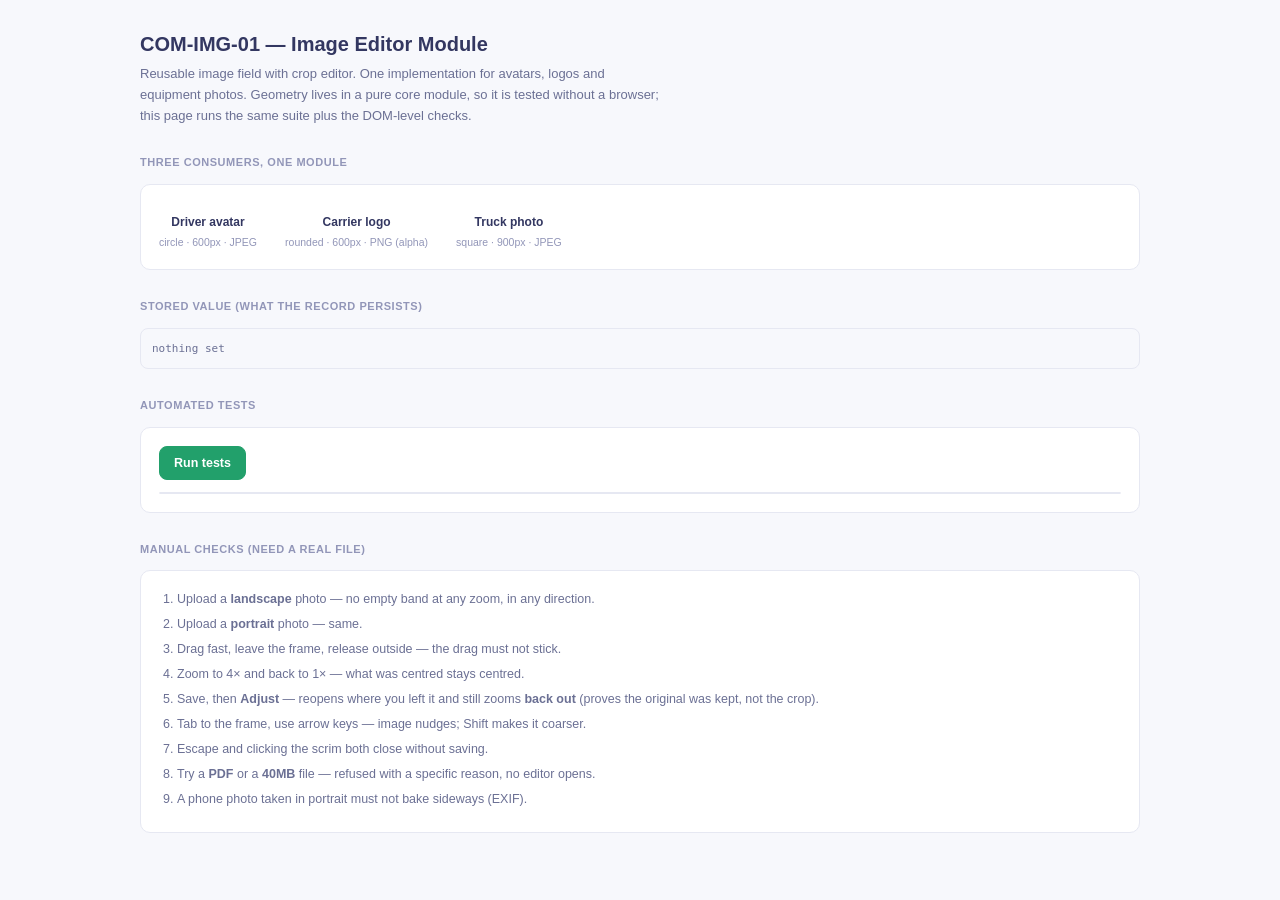
==== COM-IMG/COM-IMG-01.html @ 95900b22 "COM-IMG-01: image editor module demo with 112-assertion in-page test suite" ====
<!DOCTYPE html>
<html lang="en">
<head>
<meta charset="utf-8">
<meta name="viewport" content="width=device-width,initial-scale=1">
<title>COM-IMG-01 — Image Editor Module</title>
<link rel="stylesheet" href="https://fonts.googleapis.com/css2?family=Material+Symbols+Outlined:opsz,wght,FILL,GRAD@20..48,100..700,0..1,-50..200">
<link rel="stylesheet" href="_shared/image-editor.css">
<style>
  :root{
    --navy:#333761;--text900:#333761;--text600:#6b7094;--text400:#9296b8;
    --border2:#e6e8f2;--bg50:#f7f8fc;--accent:#22a06b;--info:#2e5bff;--danger:#d64545;
  }
  *{box-sizing:border-box;}
  body{margin:0;background:var(--bg50);color:var(--text900);
       font:14px/1.6 -apple-system,BlinkMacSystemFont,"Segoe UI",Roboto,sans-serif;padding:28px 20px 60px;}
  .wrap{max-width:1000px;margin:0 auto;}
  h1{font-size:20px;margin:0 0 4px;}
  .sub{color:var(--text600);font-size:13px;margin:0 0 24px;max-width:72ch;}
  h2{font-size:11px;text-transform:uppercase;letter-spacing:.05em;color:var(--text400);
     margin:28px 0 12px;font-weight:700;}
  .panel{background:#fff;border:1px solid var(--border2);border-radius:10px;padding:18px;}
  .row{display:flex;gap:28px;flex-wrap:wrap;}
  .demo{text-align:center;}
  .demo .cap{font-size:12px;font-weight:600;margin-top:10px;}
  .demo .meta{font-size:10.5px;color:var(--text400);margin-top:2px;}

  /* design-system pieces the module relies on */
  .modal-scrim{position:fixed;inset:0;background:rgba(51,55,97,.45);z-index:500;
    display:flex;align-items:center;justify-content:center;opacity:0;pointer-events:none;transition:opacity .16s ease;}
  .modal-scrim.open{opacity:1;pointer-events:auto;}
  .modal{background:#fff;border-radius:14px;padding:20px;box-shadow:0 24px 64px rgba(51,55,97,.3);}
  .modal h2{font-size:16px;margin:0 0 4px;text-transform:none;letter-spacing:0;color:var(--text900);}
  .mdesc{font-size:12.5px;color:var(--text600);margin:0;}
  .actions{display:flex;gap:8px;margin-top:16px;}
  .btn{flex:1;padding:9px 14px;border-radius:8px;border:1px solid var(--border2);
       background:#fff;color:var(--text900);font-size:12.5px;font-weight:600;cursor:pointer;
       display:inline-flex;align-items:center;justify-content:center;gap:6px;}
  .btn:hover{border-color:var(--text400);}
  .btn.primary{background:var(--accent);border-color:var(--accent);color:#fff;}
  .btn.primary:hover{filter:brightness(.95);}

  /* test runner */
  .runbar{display:flex;align-items:center;gap:10px;margin-bottom:12px;}
  .runbar .btn{flex:0 0 auto;}
  .score{font-size:12.5px;font-weight:700;}
  .score.ok{color:var(--accent);} .score.bad{color:var(--danger);}
  .results{max-height:340px;overflow-y:auto;border:1px solid var(--border2);border-radius:8px;}
  .t{display:flex;gap:9px;padding:6px 11px;border-bottom:1px solid var(--border2);font-size:12px;align-items:flex-start;}
  .t:last-child{border-bottom:none;}
  .t .st{font-size:10px;font-weight:700;padding:1px 6px;border-radius:20px;flex-shrink:0;margin-top:2px;}
  .t.p .st{background:#eaf8ef;color:#1a7a50;} .t.f .st{background:#fdecec;color:#a83232;}
  .t .d{font-size:10.5px;color:var(--text400);margin-top:2px;
        font-family:ui-monospace,Menlo,monospace;}
  .grp{padding:8px 11px;background:var(--bg50);font-size:10.5px;font-weight:700;
       text-transform:uppercase;letter-spacing:.04em;color:var(--text400);
       border-bottom:1px solid var(--border2);}
  .manual{margin:0;padding-left:18px;font-size:12.5px;color:var(--text600);}
  .manual li{margin-bottom:5px;}
  .state{font-family:ui-monospace,Menlo,monospace;font-size:11px;color:var(--text600);
         background:var(--bg50);border:1px solid var(--border2);border-radius:8px;
         padding:11px;white-space:pre-wrap;word-break:break-all;max-height:150px;overflow-y:auto;}
</style>
</head>
<body>
<div class="wrap">

  <h1>COM-IMG-01 — Image Editor Module</h1>
  <p class="sub">Reusable image field with crop editor. One implementation for avatars, logos and
  equipment photos. Geometry lives in a pure core module, so it is tested without a browser; this
  page runs the same suite plus the DOM-level checks.</p>

  <h2>Three consumers, one module</h2>
  <div class="panel row">
    <div class="demo">
      <div id="mountAvatar"></div>
      <div class="cap">Driver avatar</div>
      <div class="meta">circle · 600px · JPEG</div>
    </div>
    <div class="demo">
      <div id="mountLogo"></div>
      <div class="cap">Carrier logo</div>
      <div class="meta">rounded · 600px · PNG (alpha)</div>
    </div>
    <div class="demo">
      <div id="mountTruck"></div>
      <div class="cap">Truck photo</div>
      <div class="meta">square · 900px · JPEG</div>
    </div>
  </div>

  <h2>Stored value (what the record persists)</h2>
  <div class="state" id="stateDump">nothing set</div>

  <h2>Automated tests</h2>
  <div class="panel">
    <div class="runbar">
      <button class="btn primary" id="runBtn">Run tests</button>
      <span class="score" id="score"></span>
    </div>
    <div class="results" id="results"></div>
  </div>

  <h2>Manual checks (need a real file)</h2>
  <div class="panel">
    <ol class="manual">
      <li>Upload a <b>landscape</b> photo — no empty band at any zoom, in any direction.</li>
      <li>Upload a <b>portrait</b> photo — same.</li>
      <li>Drag fast, leave the frame, release outside — the drag must not stick.</li>
      <li>Zoom to 4&times; and back to 1&times; — what was centred stays centred.</li>
      <li>Save, then <b>Adjust</b> — reopens where you left it and still zooms <b>back out</b>
          (proves the original was kept, not the crop).</li>
      <li>Tab to the frame, use arrow keys — image nudges; Shift makes it coarser.</li>
      <li>Escape and clicking the scrim both close without saving.</li>
      <li>Try a <b>PDF</b> or a <b>40MB</b> file — refused with a specific reason, no editor opens.</li>
      <li>A phone photo taken in portrait must not bake sideways (EXIF).</li>
    </ol>
  </div>

</div>

<script src="_shared/image-editor-core.js"></script>
<script src="_shared/image-editor.js"></script>
<script>
/* ---------------- demo fields ---------------- */
const fields = {};
function dump(){
  const out = {};
  Object.keys(fields).forEach(k=>{
    const v = fields[k].getValue();
    out[k] = v ? { baked:v.baked.slice(0,38)+'…('+Math.round(v.baked.length/1365)+'KB)',
                   original:v.original ? 'kept ('+Math.round(v.original.length/1365)+'KB)' : null,
                   crop:v.crop } : null;
  });
  document.getElementById('stateDump').textContent = JSON.stringify(out, null, 2);
}
fields.avatar = ImageEditor.createField({
  shape:'circle', size:150, output:600, format:'jpeg',
  emptyIcon:'person', label:'Profile photo', onChange:dump });
fields.logo = ImageEditor.createField({
  shape:'rounded', size:150, output:600, format:'png',
  emptyIcon:'apartment', label:'Carrier logo', onChange:dump });
fields.truck = ImageEditor.createField({
  shape:'square', size:150, output:900, format:'jpeg',
  emptyIcon:'local_shipping', label:'Truck photo', onChange:dump });

document.getElementById('mountAvatar').appendChild(fields.avatar.el);
document.getElementById('mountLogo').appendChild(fields.logo.el);
document.getElementById('mountTruck').appendChild(fields.truck.el);
dump();

/* ---------------- test runner ---------------- */
const C = ImageEditorCore;
let P=0,F=0;
const res = document.getElementById('results');
const near=(a,b,e)=>Math.abs(a-b)<(e===undefined?0.5:e);
function grp(t){ res.insertAdjacentHTML('beforeend','<div class="grp">'+t+'</div>'); }
function ck(name,cond,detail){
  cond?P++:F++;
  res.insertAdjacentHTML('beforeend',
    '<div class="t '+(cond?'p':'f')+'"><span class="st">'+(cond?'PASS':'FAIL')+'</span>'+
    '<div><div>'+name+'</div>'+(detail&&!cond?'<div class="d">'+detail+'</div>':'')+'</div></div>');
}
function settle(w,h,f,z,ox,oy){
  const disp=C.baseScale(w,h,f)*z;
  const c=C.clampOffsets(ox,oy,w,h,f,disp);
  return Object.assign({disp},c,C.cropRect(c.offX,c.offY,f,disp));
}

function run(){
  res.innerHTML=''; P=0; F=0;
  const FR=280, SHAPES={landscape:[4000,3000],portrait:[3000,4000],square:[1200,1200],panorama:[6000,1000]};

  grp('cover scaling — frame never shows empty space');
  Object.entries(SHAPES).forEach(([n,[w,h]])=>{
    const s=C.baseScale(w,h,FR);
    ck(n+' '+w+'×'+h+' covers the frame', w*s>=FR-0.01 && h*s>=FR-0.01);
  });

  grp('clamping — image edge can never enter the frame');
  Object.entries(SHAPES).forEach(([n,[w,h]])=>{
    [1,2.5,4].forEach(z=>{
      [[9999,9999],[-9999,-9999],[9999,-9999],[-9999,9999]].forEach(([dx,dy])=>{
        const r=settle(w,h,FR,z,dx,dy);
        ck(n+' @'+z+'× dragged ('+(dx>0?'+':'')+dx+','+(dy>0?'+':'')+dy+')',
           r.sx>=-0.01 && r.sy>=-0.01 && r.sx+r.size<=w+0.01 && r.sy+r.size<=h+0.01,
           'sx='+r.sx.toFixed(1)+' sy='+r.sy.toFixed(1)+' size='+r.size.toFixed(1));
      });
    });
  });

  grp('zoom keeps the frame centre in place');
  (()=>{
    const [w,h]=SHAPES.landscape, bs=C.baseScale(w,h,FR);
    let {offX,offY}=C.centredOffsets(w,h,FR,bs), zoom=1;
    const before=C.toStored(offX,offY,w,h,FR,zoom);
    [1.5,2.4,4,2,1].forEach(z=>{
      const m=C.zoomAboutCentre(offX,offY,FR,bs*zoom,bs*z);
      const c=C.clampOffsets(m.offX,m.offY,w,h,FR,bs*z);
      offX=c.offX; offY=c.offY; zoom=z;
    });
    const after=C.toStored(offX,offY,w,h,FR,zoom);
    ck('centre survives a 1→4→1 zoom round trip',
       near(before.cx,after.cx,0.002)&&near(before.cy,after.cy,0.002),
       before.cx.toFixed(4)+','+before.cy.toFixed(4)+' → '+after.cx.toFixed(4)+','+after.cy.toFixed(4));
  })();
  ck('zoom clamps below 1×', C.clampZoom(0.2)===C.MIN_ZOOM);
  ck('zoom clamps above 4×', C.clampZoom(99)===C.MAX_ZOOM);
  ck('NaN zoom falls back to 1×', C.clampZoom(NaN)===C.MIN_ZOOM);

  grp('crop matches the preview');
  (()=>{
    const [w,h]=SHAPES.portrait;
    ck('crop side = short edge at 1×', near(settle(w,h,FR,1,-40,-120).size, Math.min(w,h), 1));
    ck('crop side halves at 2×',       near(settle(w,h,FR,2,-40,-120).size, Math.min(w,h)/2, 1));
  })();

  grp('stored crop reopens identically');
  Object.entries(SHAPES).forEach(([n,[w,h]])=>{
    [1,1.6,3.2].forEach(z=>{
      const s=settle(w,h,FR,z,-137,-88);
      const st=C.toStored(s.offX,s.offY,w,h,FR,z);
      const b=C.fromStored(st,w,h,FR);
      ck(n+' @'+z+'×', near(b.offX,s.offX,1)&&near(b.offY,s.offY,1),
         'offX '+s.offX.toFixed(1)+'→'+b.offX.toFixed(1)+'  offY '+s.offY.toFixed(1)+'→'+b.offY.toFixed(1));
    });
  });

  grp('stored crop is independent of frame size');
  Object.entries(SHAPES).forEach(([n,[w,h]])=>{
    const s=settle(w,h,280,2,-200,-150);
    const st=C.toStored(s.offX,s.offY,w,h,280,2);
    [200,280,360,440].forEach(f=>{
      const b=C.fromStored(st,w,h,f);
      const r=C.cropRect(b.offX,b.offY,f,C.baseScale(w,h,f)*b.zoom);
      const cx=(r.sx+r.size/2)/w, cy=(r.sy+r.size/2)/h;
      ck(n+' reopens at the same centre in a '+f+'px frame',
         near(cx,st.cx,0.002)&&near(cy,st.cy,0.002),
         'want '+st.cx.toFixed(4)+','+st.cy.toFixed(4)+' got '+cx.toFixed(4)+','+cy.toFixed(4));
    });
  });

  grp('upload validation');
  ck('accepts JPEG', C.validateFile({type:'image/jpeg',size:2e6}).ok);
  ck('accepts PNG',  C.validateFile({type:'image/png',size:1e6}).ok);
  ck('accepts WebP', C.validateFile({type:'image/webp',size:1e6}).ok);
  ck('rejects PDF',  !C.validateFile({type:'application/pdf',size:1e5}).ok);
  ck('rejects SVG',  !C.validateFile({type:'image/svg+xml',size:1e4}).ok);
  ck('rejects a 40MB file', !C.validateFile({type:'image/jpeg',size:40e6}).ok);
  ck('refusal names the limit', /12MB/.test(C.validateFile({type:'image/jpeg',size:40e6}).reason));
  ck('rejects no file', !C.validateFile(null).ok);
  ck('rejects a 120×90 image', !C.validateDimensions(120,90).ok);
  ck('accepts a 1200×900 image', C.validateDimensions(1200,900).ok);

  grp('field behaviour (DOM)');
  (()=>{
    const f=ImageEditor.createField({shape:'circle',size:120,label:'Test'});
    ck('starts empty', f.getValue()===null);
    ck('shows an empty state', !!f.el.querySelector('.ie-empty'));
    ck('upload control always present', !!f.el.querySelector('.ie-upload'));
    ck('no Adjust while empty', !f.el.querySelector('.ie-adjust'));
    ck('no Remove while empty', !f.el.querySelector('.ie-remove'));

    const fake={baked:'[data-uri]',original:'[data-uri]',crop:{zoom:1,cx:.5,cy:.5}};
    f.setValue(fake);
    ck('renders the image once set', !!f.el.querySelector('.ie-img'));
    ck('Adjust appears with a value', !!f.el.querySelector('.ie-adjust'));
    ck('Remove appears with a value', !!f.el.querySelector('.ie-remove'));
    ck('keeps the original for re-cropping', f.getValue().original===fake.original);

    f.el.querySelector('.ie-remove').click();
    ck('Remove clears the whole value', f.getValue()===null);
    ck('empty state returns after Remove', !!f.el.querySelector('.ie-empty'));
  })();

  grp('accessibility');
  (()=>{
    const f=ImageEditor.createField({shape:'circle',size:120,label:'Avatar'});
    const s=f.el.querySelector('.ie-surface');
    ck('surface is keyboard reachable', s.getAttribute('tabindex')==='0');
    ck('surface has an accessible name', !!s.getAttribute('aria-label'));
    ck('controls are real buttons', f.el.querySelector('.ie-upload').tagName==='BUTTON');
    f.setValue({baked:'[data-uri]',original:null,crop:null});
    ck('Adjust has an accessible name', !!f.el.querySelector('.ie-adjust').getAttribute('aria-label'));
    ck('Remove has an accessible name', !!f.el.querySelector('.ie-remove').getAttribute('aria-label'));
  })();

  const sc=document.getElementById('score');
  sc.className='score '+(F===0?'ok':'bad');
  sc.textContent = F===0 ? ('ALL PASS — '+P+' assertions') : (P+' passed, '+F+' FAILED');
}
document.getElementById('runBtn').onclick=run;
run();
</script>
</body>
</html>
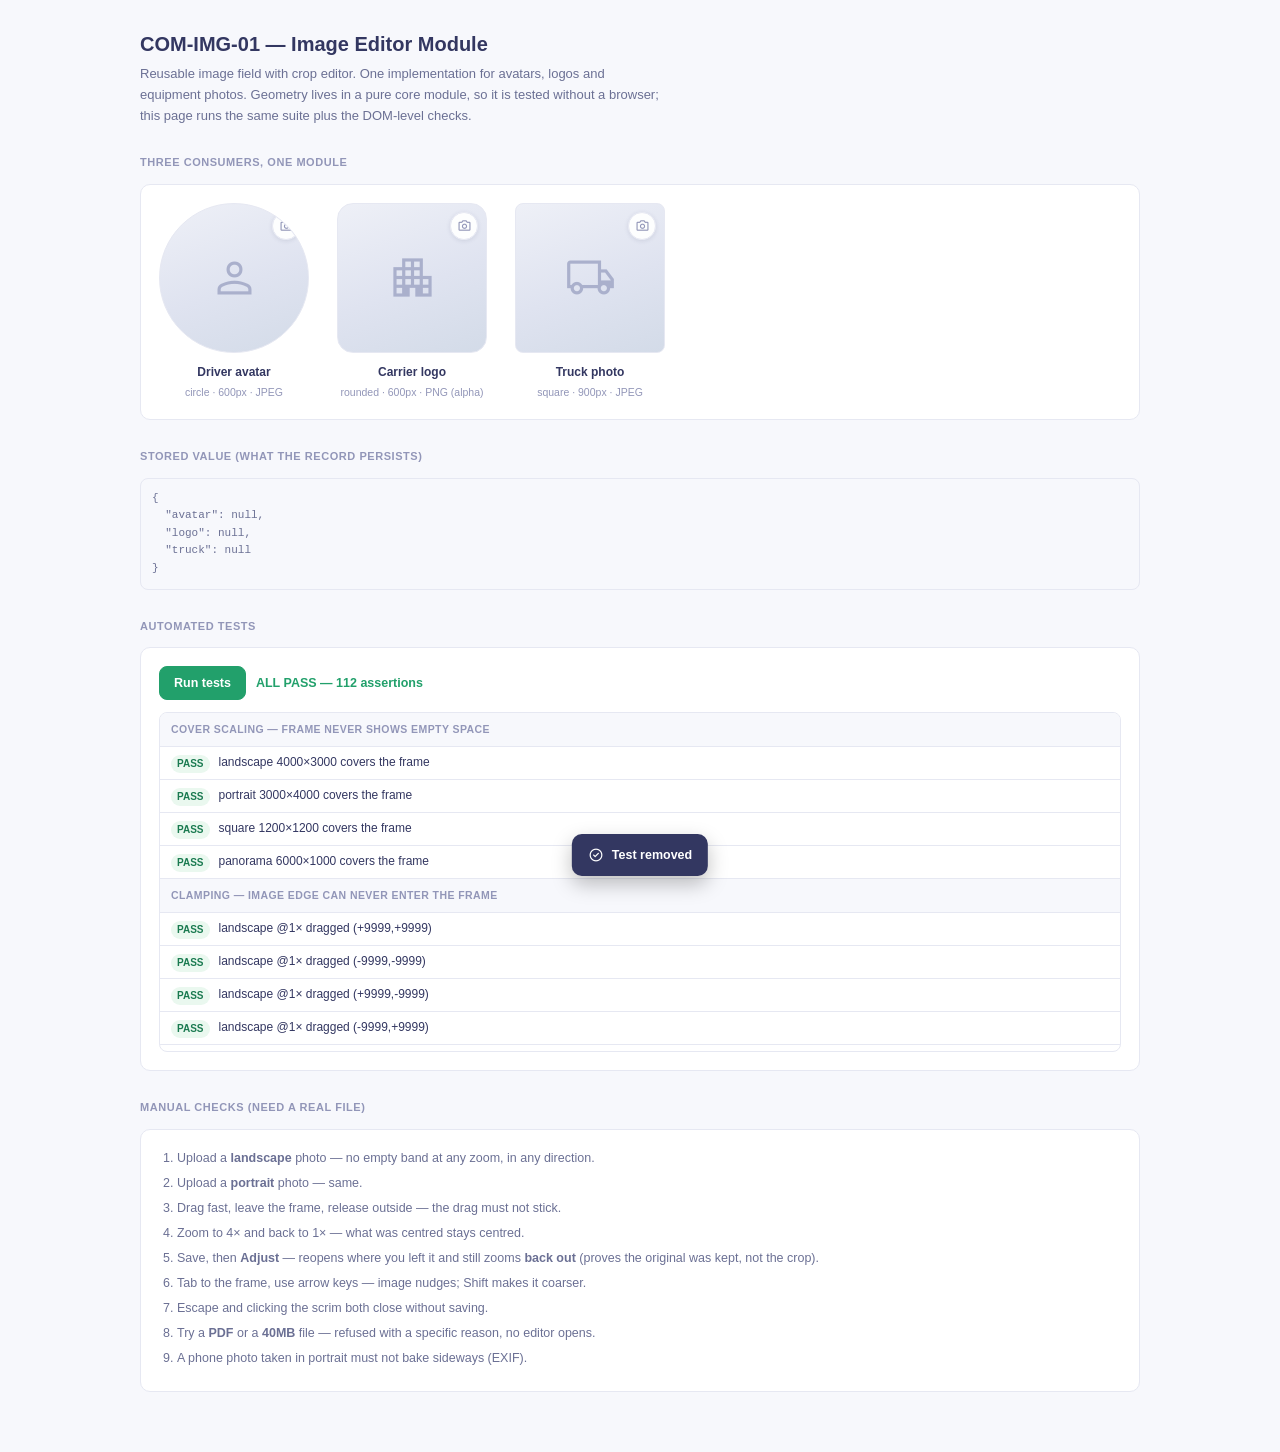
==== commit 71c0e69f: "COM-IMG-01: FIX shared asset paths — the page is served from /COM-IMG/, so _shared/ resolved to /COM" ====
--- a/COM-IMG/COM-IMG-01.html
+++ b/COM-IMG/COM-IMG-01.html
@@ -5,7 +5,7 @@
 <meta name="viewport" content="width=device-width,initial-scale=1">
 <title>COM-IMG-01 — Image Editor Module</title>
 <link rel="stylesheet" href="https://fonts.googleapis.com/css2?family=Material+Symbols+Outlined:opsz,wght,FILL,GRAD@20..48,100..700,0..1,-50..200">
-<link rel="stylesheet" href="_shared/image-editor.css">
+<link rel="stylesheet" href="../_shared/image-editor.css">
 <style>
   :root{
     --navy:#333761;--text900:#333761;--text600:#6b7094;--text400:#9296b8;
@@ -119,8 +119,8 @@
 
 </div>
 
-<script src="_shared/image-editor-core.js"></script>
-<script src="_shared/image-editor.js"></script>
+<script src="../_shared/image-editor-core.js"></script>
+<script src="../_shared/image-editor.js"></script>
 <script>
 /* ---------------- demo fields ---------------- */
 const fields = {};
@@ -292,5 +292,32 @@
 document.getElementById('runBtn').onclick=run;
 run();
 </script>
+<script>
+/* If the shared module failed to load, say so loudly. A silent dead button is
+   the worst possible failure for a page whose whole job is to prove the module
+   works. */
+(function(){
+  const missing = [];
+  if (typeof ImageEditorCore !== 'object') missing.push('_shared/image-editor-core.js');
+  if (typeof ImageEditor    !== 'object') missing.push('_shared/image-editor.js');
+  if (!missing.length) return;
+
+  const say = (sel, html)=>{ const n=document.querySelector(sel); if(n) n.innerHTML=html; };
+  const box = '<div style="border:1px solid #f3c9c9;background:#fdecec;border-radius:8px;' +
+              'padding:14px 16px;color:#a83232;font-size:12.5px;">' +
+              '<b>Module failed to load</b><br>Could not fetch: ' + missing.join(', ') +
+              '<br><span style="color:#6b7094;">The page is served from /COM-IMG/, so the ' +
+              'shared files must resolve to /_shared/ — check the paths and that the files ' +
+              'are deployed.</span></div>';
+  say('#results', box);
+  say('#stateDump', 'module not loaded');
+  ['mountAvatar','mountLogo','mountTruck'].forEach(id=>say('#'+id,
+    '<div style="width:150px;height:150px;border:1px dashed #f3c9c9;border-radius:12px;' +
+    'display:flex;align-items:center;justify-content:center;color:#a83232;font-size:11px;' +
+    'text-align:center;padding:10px;">module<br>not loaded</div>'));
+  const s=document.getElementById('score'); if(s){ s.className='score bad'; s.textContent='module not loaded'; }
+  const b=document.getElementById('runBtn'); if(b) b.disabled=true;
+})();
+</script>
 </body>
 </html>
--- a/_shared/image-editor.css
+++ b/_shared/image-editor.css
@@ -0,0 +1,80 @@
+/* IMAGE EDITOR — styles.
+   Four rules here are load-bearing geometry, not styling taste, and are marked
+   as such. Changing them silently breaks the crop. */
+
+.ie-field{display:inline-block;}
+
+.ie-surface{
+  position:relative;
+  background:linear-gradient(160deg,#eef0f7 0%,#dfe3f0 55%,#d3dbe8 100%);
+  border:1px solid var(--border2,#e6e8f2);
+  overflow:hidden;                /* LOAD-BEARING: makes the surface a crop window */
+  cursor:pointer;
+  display:flex;align-items:center;justify-content:center;
+  transition:border-color .12s ease,box-shadow .12s ease;
+}
+.ie-surface:hover{border-color:var(--accent,#22a06b);}
+.ie-surface:focus-visible{outline:2px solid var(--accent,#22a06b);outline-offset:2px;}
+
+.ie-img{width:100%;height:100%;object-fit:cover;display:block;user-select:none;}
+.ie-empty{color:#aab0cc;display:flex;align-items:center;justify-content:center;}
+
+/* --- the three controls ------------------------------------------------- */
+.ie-btn{
+  position:absolute;width:28px;height:28px;border-radius:50%;
+  background:rgba(255,255,255,.94);border:1px solid var(--border2,#e6e8f2);
+  color:var(--text400,#9296b8);
+  display:flex;align-items:center;justify-content:center;cursor:pointer;padding:0;
+  box-shadow:0 1px 4px rgba(51,55,97,.12);transition:all .12s ease;z-index:2;
+}
+.ie-upload{top:8px;right:8px;}
+.ie-upload:hover{color:var(--accent,#22a06b);border-color:var(--accent,#22a06b);}
+.ie-adjust{top:8px;right:42px;}
+.ie-adjust:hover{color:var(--info,#2e5bff);border-color:var(--info,#2e5bff);}
+
+/* Remove is deliberately the least reachable: hover-only, opposite corner,
+   smaller. Destructive actions never sit under a casual click. */
+.ie-remove{top:8px;left:8px;width:24px;height:24px;display:none;}
+.ie-surface:hover .ie-remove,
+.ie-surface:focus-within .ie-remove{display:flex;}
+.ie-remove:hover{color:var(--danger,#d64545);border-color:var(--danger,#d64545);}
+
+/* --- editor modal ------------------------------------------------------- */
+.ie-modal{width:340px;}
+
+.ie-frame{
+  width:280px;height:280px;              /* must match ImageEditor.FRAME */
+  border-radius:16px;
+  overflow:hidden;                        /* LOAD-BEARING */
+  position:relative;margin:12px auto 0;
+  background:#eef0f7;
+  cursor:grab;
+  touch-action:none;                      /* LOAD-BEARING: stops the page scrolling mid-drag */
+  user-select:none;
+}
+.ie-frame:focus-visible{outline:2px solid var(--accent,#22a06b);outline-offset:2px;}
+.ie-canvas{display:block;width:280px;height:280px;}
+
+/* Rule-of-thirds guide, purely visual */
+.ie-grid{position:absolute;inset:0;pointer-events:none;opacity:.28;
+  background:
+    linear-gradient(to right ,transparent 33.33%,#fff 33.33%,#fff calc(33.33% + 1px),transparent calc(33.33% + 1px),
+                              transparent 66.66%,#fff 66.66%,#fff calc(66.66% + 1px),transparent calc(66.66% + 1px)),
+    linear-gradient(to bottom,transparent 33.33%,#fff 33.33%,#fff calc(33.33% + 1px),transparent calc(33.33% + 1px),
+                              transparent 66.66%,#fff 66.66%,#fff calc(66.66% + 1px),transparent calc(66.66% + 1px));
+}
+
+.ie-zoom-row{display:flex;align-items:center;gap:10px;margin:14px 6px 4px;color:var(--text400,#9296b8);}
+.ie-zoom{flex:1;accent-color:var(--accent,#22a06b);cursor:pointer;}
+
+/* --- toast -------------------------------------------------------------- */
+.ie-toast{
+  position:fixed;bottom:24px;left:50%;transform:translateX(-50%);
+  background:var(--text900,#333761);color:#fff;padding:11px 16px;border-radius:10px;
+  font-size:12.5px;font-weight:600;box-shadow:0 8px 20px rgba(0,0,0,.25);
+  z-index:600;display:flex;align-items:center;gap:8px;
+  animation:ie-toast-in .18s ease;
+}
+.ie-toast.error{background:var(--danger,#d64545);}
+.ie-toast.out{opacity:0;transition:opacity .25s ease;}
+@keyframes ie-toast-in{from{opacity:0;transform:translate(-50%,8px);}to{opacity:1;transform:translate(-50%,0);}}
